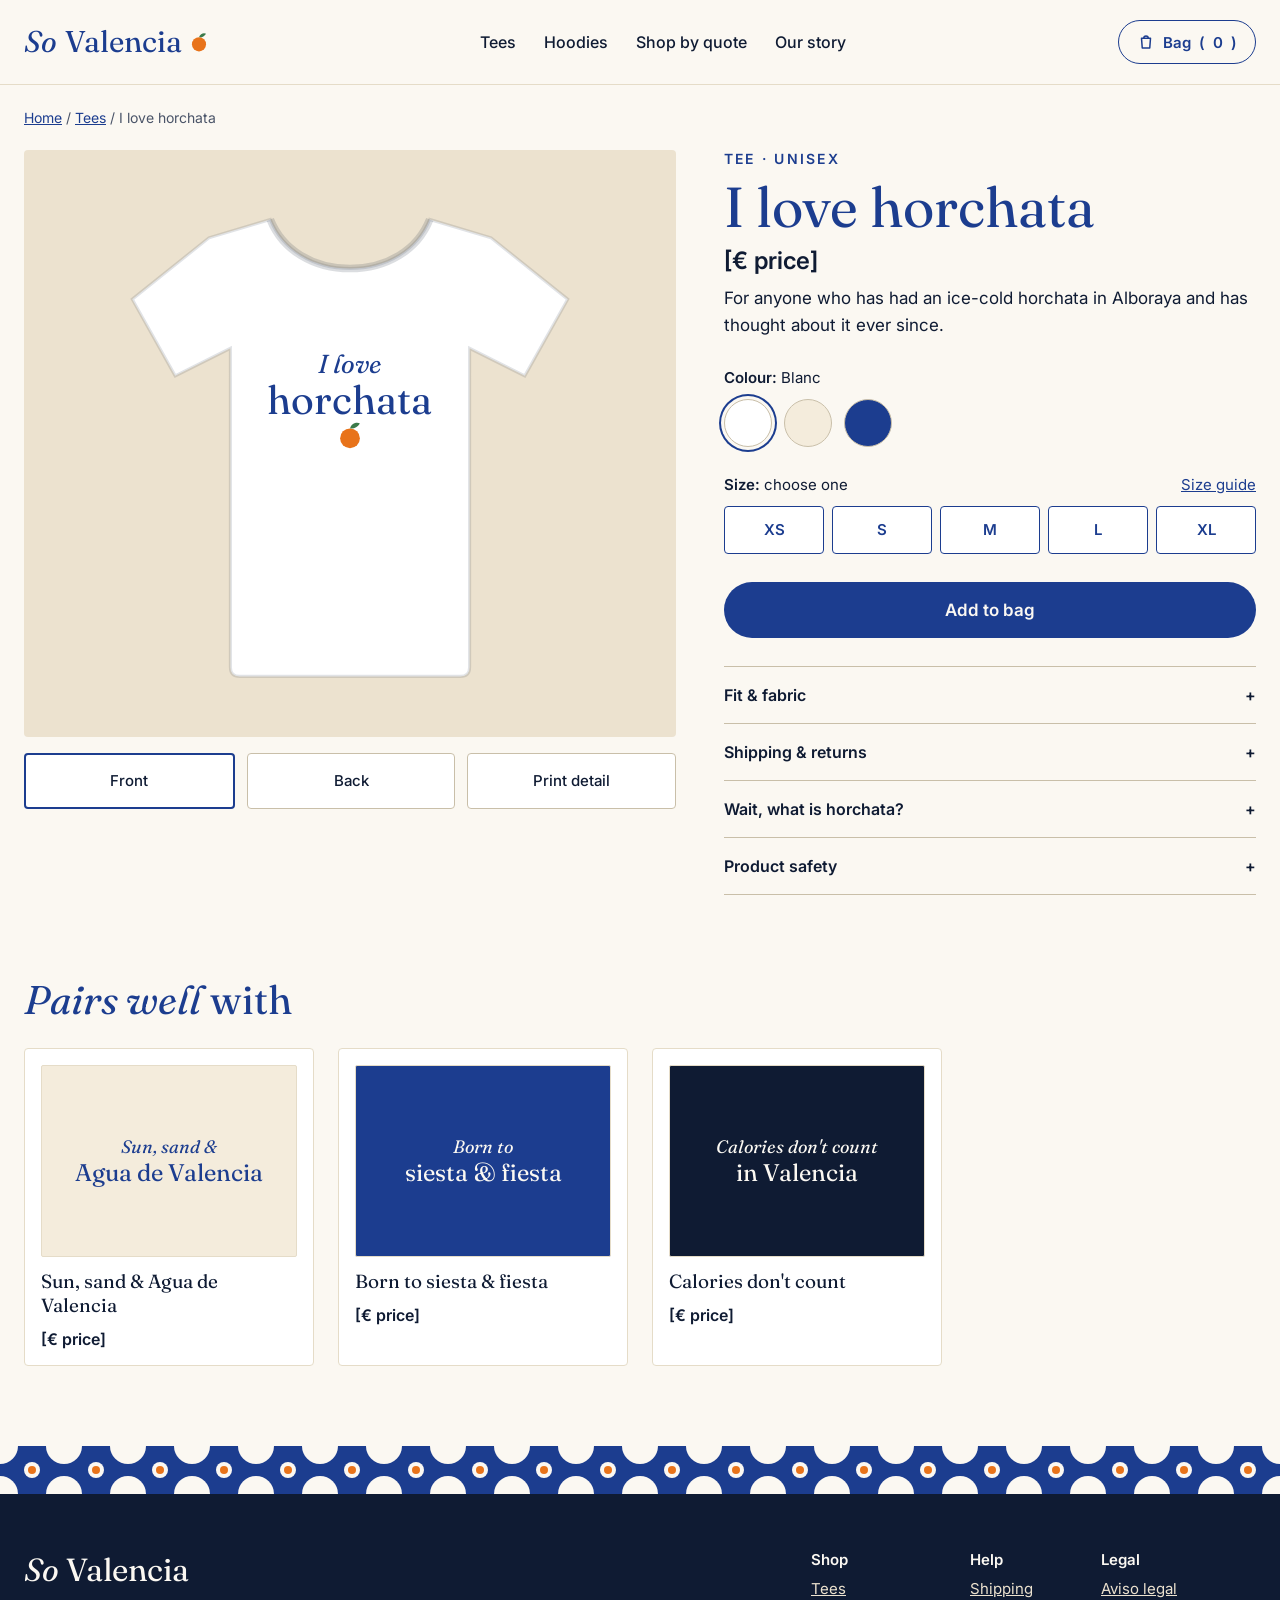
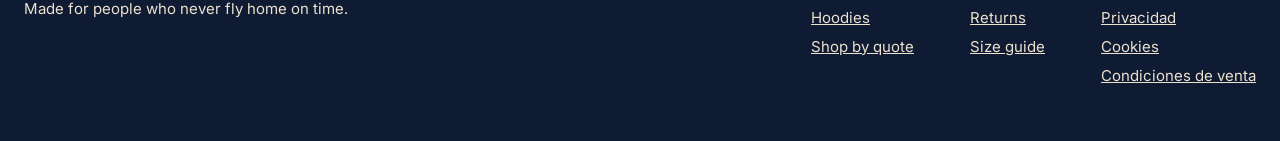
==== product.html @ 52d45be2 "Launch So Valencia website (Azulejo direction) Static home and product pages with CSS-only animation" ====
<!doctype html>
<html lang="en">
<head>
<meta charset="utf-8">
<meta name="viewport" content="width=device-width, initial-scale=1">
<title>I love horchata tee — So Valencia</title>
<meta name="description" content="For anyone who has had an ice-cold horchata in Alboraya and has thought about it ever since.">
<meta property="og:title" content="I love horchata tee — So Valencia">
<meta property="og:description" content="For anyone who has had an ice-cold horchata in Alboraya and has thought about it ever since.">
<meta property="og:type" content="website">
<meta property="og:url" content="https://ferasmed-dev.github.io/so-valencia/product.html">
<meta name="theme-color" content="#1C3D8F">
<link rel="icon" href="favicon.svg" type="image/svg+xml">
<link rel="preconnect" href="https://fonts.googleapis.com">
<link rel="preconnect" href="https://fonts.gstatic.com" crossorigin>
<link href="https://fonts.googleapis.com/css2?family=Fraunces:ital,opsz,wght@0,9..144,400;0,9..144,600;1,9..144,400&family=Inter:wght@400;500;600&display=swap" rel="stylesheet">
<link rel="stylesheet" href="css/style.css">
</head>
<body>
<a href="#main" class="sr-only">Skip to content</a>
<header class="site-header">
<button type="button" class="menu-btn" aria-label="Open menu" aria-expanded="false" aria-controls="site-nav">
<svg width="22" height="22" viewBox="0 0 24 24" fill="none" stroke="currentColor" stroke-width="2" stroke-linecap="round" aria-hidden="true"><path d="M4 7h16M4 12h16M4 17h10"></path></svg>
</button>
<a href="index.html" class="logo" aria-label="So Valencia home">
<span style="font-style:italic">So</span><span>Valencia</span>
<svg width="18" height="20" viewBox="0 0 30 34" aria-hidden="true"><path d="M15 9 C17 2 24 1 27 3 C24 8 19 10 15 9 Z" fill="#3B7A4A"></path><circle cx="15" cy="21" r="12" fill="#E8731A"></circle></svg>
</a>
<nav id="site-nav" class="site-nav" aria-label="Main">
<a href="index.html#shop">Tees</a>
<a href="index.html#shop">Hoodies</a>
<a href="index.html#moods">Shop by quote</a>
<a href="index.html#story">Our story</a>
</nav>
<button type="button" class="bag-btn sv-btn" aria-label="Bag, 0 items">
<svg width="18" height="18" viewBox="0 0 24 24" fill="none" stroke="currentColor" stroke-width="2" stroke-linecap="round" stroke-linejoin="round" aria-hidden="true"><path d="M6 7h12l-1 13H7L6 7z"></path><path d="M9 7a3 3 0 0 1 6 0"></path></svg>
<span class="bag-label">Bag</span> (<span class="bag-count">0</span>)
</button>
</header>
<main id="main" style="max-width:1280px;margin:0 auto;padding:24px 24px 80px;display:flex;flex-direction:column;gap:24px;border-top:1px solid #E5DCC8">
<p style="margin:0;font-size:14px;color:#4A5468"><a href="index.html">Home</a> / <a href="index.html#shop" id="crumb-kind">Tees</a> / <span id="crumb-name">I love horchata</span></p>

<div style="display:flex;flex-wrap:wrap;gap:48px;align-items:flex-start">

<div class="sv-rise" style="flex:1 1 520px;min-width:0;display:flex;flex-direction:column;gap:16px">
<div style="background:#ECE2CF;border-radius:4px;padding:clamp(24px,4vw,48px);display:flex;justify-content:center">
<div id="view-front" class="sv-fade" style="position:relative;width:100%;max-width:460px;aspect-ratio:300 / 320">
<div id="garment-front"><svg class="" viewBox="0 0 300 320" style="position:absolute;inset:0;width:100%;height:100%" role="img" aria-label="Blanc tee printed with I love horchata"><path class="g-fill" d="M98 14 L58 26 L8 66 L36 116 L72 98 L72 306 Q72 312 78 312 L222 312 Q228 312 228 306 L228 98 L264 116 L292 66 L242 26 L202 14 C194 34 174 46 150 46 C126 46 106 34 98 14 Z" fill="#FFFFFF" stroke="#0F1B33" stroke-opacity="0.12" stroke-width="2" style="transition:fill .3s ease"></path><path d="M98 14 C106 34 126 46 150 46 C174 46 194 34 202 14" fill="none" stroke="#0F1B33" stroke-opacity="0.15" stroke-width="5"></path></svg></div>
<div class="print" style="position:absolute;left:28%;width:44%;top:31%;display:flex;flex-direction:column;align-items:center;text-align:center;color:#1C3D8F">
<p class="serif line1" style="margin:0;font-style:italic;font-size:clamp(14px,2.2vw,26px);line-height:1.1">I love</p>
<p class="serif line2" style="margin:0;font-size:clamp(20px,3.4vw,40px);line-height:1.05">horchata</p>
<svg width="26" height="28" viewBox="0 0 30 34" aria-hidden="true"><path d="M15 9 C17 2 24 1 27 3 C24 8 19 10 15 9 Z" fill="#3B7A4A"></path><circle cx="15" cy="21" r="12" fill="#E8731A"></circle></svg>
</div>
</div>
<div id="view-back" class="sv-fade hidden" style="position:relative;width:100%;max-width:460px;aspect-ratio:300 / 320">
<svg viewBox="0 0 300 320" style="position:absolute;inset:0;width:100%;height:100%" role="img" aria-label="Back of the garment with a small tile monogram below the collar"><path class="g-fill" d="M98 14 L58 26 L8 66 L36 116 L72 98 L72 306 Q72 312 78 312 L222 312 Q228 312 228 306 L228 98 L264 116 L292 66 L242 26 L202 14 C190 22 172 26 150 26 C128 26 110 22 98 14 Z" fill="#FFFFFF" stroke="#0F1B33" stroke-opacity="0.12" stroke-width="2"></path><path d="M98 14 C110 22 128 26 150 26 C172 26 190 22 202 14" fill="none" stroke="#0F1B33" stroke-opacity="0.15" stroke-width="5"></path><rect x="138" y="44" width="24" height="24" fill="#1C3D8F"></rect><circle cx="150" cy="56" r="8" fill="#FBF8F2"></circle><circle cx="150" cy="56" r="3" fill="#E8731A"></circle></svg>
</div>
<div id="view-detail" class="sv-fade hidden" style="width:100%;max-width:460px;aspect-ratio:300 / 320;background:#FFFFFF;border-radius:2px;display:flex;flex-direction:column;align-items:center;justify-content:center;text-align:center;padding:24px;color:#1C3D8F">
<p class="serif line1" style="margin:0;font-style:italic;font-size:clamp(28px,4vw,48px);line-height:1.1">I love</p>
<p class="serif line2" style="margin:0;font-size:clamp(40px,6vw,76px);line-height:1">horchata</p>
<p style="margin:20px 0 0;font-size:13px;letter-spacing:0.16em;font-weight:600">PRINT DETAIL</p>
</div>
</div>
<div role="group" aria-label="Product views" style="display:flex;gap:12px">
<button type="button" class="view-btn" data-view="front" aria-pressed="true">Front</button>
<button type="button" class="view-btn" data-view="back" aria-pressed="false">Back</button>
<button type="button" class="view-btn" data-view="detail" aria-pressed="false">Print detail</button>
</div>
</div>

<div class="sv-rise sv-d1" style="flex:1 1 400px;min-width:0;display:flex;flex-direction:column;gap:28px">
<div style="display:flex;flex-direction:column;gap:10px">
<p id="p-kind" style="margin:0;font-size:14px;letter-spacing:0.16em;font-weight:600;color:#1C3D8F">TEE · UNISEX</p>
<h1 id="p-title" class="serif" style="margin:0;font-weight:400;font-size:clamp(38px,4.4vw,60px);line-height:1.05;color:#1C3D8F">I love horchata</h1>
<p style="margin:0;font-size:24px;font-weight:600">[€ price]</p>
<p id="p-desc" style="margin:0;font-size:17px;line-height:1.6">For anyone who has had an ice-cold horchata in Alboraya and has thought about it ever since.</p>
</div>

<div style="display:flex;flex-direction:column;gap:12px">
<p style="margin:0;font-size:15px;font-weight:600">Colour: <span id="color-name" style="font-weight:400">Blanc</span></p>
<div id="swatches" role="group" aria-label="Colour" style="display:flex;gap:12px"><button type="button" class="swatch" data-color="blanc" aria-label="Blanc" aria-pressed="true" style="background:#FFFFFF"></button><button type="button" class="swatch" data-color="sorra" aria-label="Sorra" aria-pressed="false" style="background:#F4ECDC"></button><button type="button" class="swatch" data-color="blau" aria-label="Blau" aria-pressed="false" style="background:#1C3D8F"></button></div>
</div>

<div id="size-block" style="display:flex;flex-direction:column;gap:12px">
<div style="display:flex;justify-content:space-between">
<p style="margin:0;font-size:15px;font-weight:600">Size: <span id="size-name" style="font-weight:400">choose one</span></p>
<a href="#" style="font-size:15px">Size guide</a>
</div>
<div role="group" aria-label="Size" style="display:grid;grid-template-columns:repeat(5,minmax(0,1fr));gap:8px"><button type="button" class="size-btn" data-size="XS" aria-pressed="false">XS</button><button type="button" class="size-btn" data-size="S" aria-pressed="false">S</button><button type="button" class="size-btn" data-size="M" aria-pressed="false">M</button><button type="button" class="size-btn" data-size="L" aria-pressed="false">L</button><button type="button" class="size-btn" data-size="XL" aria-pressed="false">XL</button></div>
<p id="size-err" role="alert" class="hidden" style="margin:0;font-size:15px;color:#B3261E">Pick a size first.</p>
</div>

<button type="button" id="add-btn" class="sv-btn" style="min-height:56px;border-radius:999px;border:0;background:#1C3D8F;color:#FBF8F2;font:600 17px Inter,sans-serif;cursor:pointer">Add to bag</button>

<div style="border-top:1px solid #C9BFA9">
<details style="border-bottom:1px solid #C9BFA9;padding:18px 0">
<summary>Fit &amp; fabric <span class="plus" aria-hidden="true">+</span></summary>
<p style="margin:12px 0 0;font-size:16px;line-height:1.6">Regular unisex fit, true to size. [Fabric, weight and care: confirm with your supplier.]</p>
</details>
<details style="border-bottom:1px solid #C9BFA9;padding:18px 0">
<summary>Shipping &amp; returns <span class="plus" aria-hidden="true">+</span></summary>
<p style="margin:12px 0 0;font-size:16px;line-height:1.6">Ships across Spain and the EU. 14 days to change your mind. [Delivery times and costs.]</p>
</details>
<details id="story-block" style="border-bottom:1px solid #C9BFA9;padding:18px 0">
<summary><span id="story-q">Wait, what is horchata?</span> <span class="plus" aria-hidden="true">+</span></summary>
<p id="story-a" style="margin:12px 0 0;font-size:16px;line-height:1.6">A cold, sweet drink made from tigernuts (chufa) grown in the fields around Alboraya. Not the rice one.</p>
</details>
<details style="border-bottom:1px solid #C9BFA9;padding:18px 0">
<summary>Product safety <span class="plus" aria-hidden="true">+</span></summary>
<p style="margin:12px 0 0;font-size:16px;line-height:1.6">Responsible person: [Name], [postal address], [email]. Composition label sewn into the side seam.</p>
</details>
</div>
</div>
</div>

<section style="display:flex;flex-direction:column;gap:24px;padding-top:56px">
<h2 class="serif" style="margin:0;font-weight:400;font-size:40px;color:#1C3D8F"><i>Pairs well</i> with</h2>
<div id="related" style="display:grid;grid-template-columns:repeat(auto-fill,minmax(240px,1fr));gap:24px"></div>
</section>
</main>

<footer style="background:#0F1B33;color:#ECE2CF">
<div style="overflow:hidden;height:48px">
<svg width="100%" height="48" aria-hidden="true"><defs><pattern id="tileF" width="64" height="48" patternUnits="userSpaceOnUse"><rect width="64" height="48" fill="#1C3D8F"></rect><circle cx="0" cy="0" r="18" fill="#FBF8F2"></circle><circle cx="64" cy="0" r="18" fill="#FBF8F2"></circle><circle cx="0" cy="48" r="18" fill="#FBF8F2"></circle><circle cx="64" cy="48" r="18" fill="#FBF8F2"></circle><circle cx="32" cy="24" r="8" fill="#FBF8F2"></circle><circle cx="32" cy="24" r="4" fill="#E8731A"></circle></pattern></defs><rect width="100%" height="48" fill="url(#tileF)"></rect></svg>
</div>
<div style="max-width:1280px;margin:0 auto;padding:56px 24px;display:flex;flex-wrap:wrap;justify-content:space-between;gap:40px">
<div style="display:flex;flex-direction:column;gap:10px">
<p class="serif" style="margin:0;font-size:32px;color:#FBF8F2"><i>So</i> Valencia</p>
<p style="margin:0;font-size:15px">Made for people who never fly home on time.</p>
</div>
<div style="display:flex;flex-wrap:wrap;gap:56px;font-size:15px">
<div style="display:flex;flex-direction:column;gap:10px"><p style="margin:0;font-weight:600;color:#FBF8F2">Shop</p><a href="index.html#shop" style="color:#ECE2CF">Tees</a><a href="index.html#shop" style="color:#ECE2CF">Hoodies</a><a href="index.html#moods" style="color:#ECE2CF">Shop by quote</a></div>
<div style="display:flex;flex-direction:column;gap:10px"><p style="margin:0;font-weight:600;color:#FBF8F2">Help</p><a href="#" style="color:#ECE2CF">Shipping</a><a href="#" style="color:#ECE2CF">Returns</a><a href="#" style="color:#ECE2CF">Size guide</a></div>
<div style="display:flex;flex-direction:column;gap:10px"><p style="margin:0;font-weight:600;color:#FBF8F2">Legal</p><a href="#" style="color:#ECE2CF">Aviso legal</a><a href="#" style="color:#ECE2CF">Privacidad</a><a href="#" style="color:#ECE2CF">Cookies</a><a href="#" style="color:#ECE2CF">Condiciones de venta</a></div>
</div>
</div>
</footer>
<div class="toast" role="status" aria-live="polite" hidden>
<svg width="24" height="24" viewBox="0 0 24 24" fill="none" stroke="#E8731A" stroke-width="2.4" stroke-linecap="round" stroke-linejoin="round" aria-hidden="true"><path d="M5 12l5 5 9-10"></path></svg>
<p class="toast-text" style="margin:0;font-size:15px;line-height:1.4"></p>
</div>
<script src="js/products.js"></script>
<script src="js/main.js"></script>
<script src="js/product.js"></script>
</body>
</html>
---- css/style.css ----
/* So Valencia — Azulejo */
*,*::before,*::after{box-sizing:border-box}
html{scroll-behavior:smooth}
body{margin:0;background:#FBF8F2;color:#0F1B33;font-family:Inter,system-ui,sans-serif;-webkit-font-smoothing:antialiased}
a{color:#1C3D8F}a:hover{color:#0F1B33}
img,svg{max-width:100%}
.serif{font-family:Fraunces,Georgia,serif}
.sr-only{position:absolute;width:1px;height:1px;overflow:hidden;clip:rect(0 0 0 0);white-space:nowrap}
:focus-visible{outline:3px solid #E8731A;outline-offset:3px}

/* ---------- Animations: transform + opacity only ---------- */
@keyframes sv-rise{from{opacity:0;transform:translateY(24px)}to{opacity:1;transform:none}}
@keyframes sv-fade{from{opacity:0}to{opacity:1}}
@keyframes sv-marquee{from{transform:translateX(0)}to{transform:translateX(-50%)}}
@keyframes sv-bob{0%,100%{transform:translateY(0) rotate(0deg)}50%{transform:translateY(-10px) rotate(6deg)}}
@keyframes sv-drift{from{transform:translateX(0)}to{transform:translateX(-64px)}}
@keyframes sv-up{from{transform:translateY(100%)}to{transform:none}}
@keyframes sv-bumpA{0%{transform:scale(1)}40%{transform:scale(1.18)}100%{transform:scale(1)}}
@keyframes sv-bumpB{0%{transform:scale(1)}40%{transform:scale(1.18)}100%{transform:scale(1)}}
@keyframes sv-shakeA{0%,100%{transform:translateX(0)}25%{transform:translateX(-6px)}75%{transform:translateX(6px)}}
@keyframes sv-shakeB{0%,100%{transform:translateX(0)}25%{transform:translateX(-6px)}75%{transform:translateX(6px)}}
.sv-rise{animation:sv-rise .7s cubic-bezier(.2,.7,.2,1) both}
.sv-d1{animation-delay:.1s}.sv-d2{animation-delay:.22s}.sv-d3{animation-delay:.34s}.sv-d4{animation-delay:.5s}
.sv-fade{animation:sv-fade .35s ease both}
.sv-track{display:flex;width:max-content;animation:sv-marquee 32s linear infinite}
.sv-track:hover{animation-play-state:paused}
.sv-slow{animation-duration:70s}
.sv-bob{animation:sv-bob 4s ease-in-out infinite}
.sv-drift{animation:sv-drift 6s linear infinite}
.sv-bumpA{animation:sv-bumpA .4s ease}
.sv-bumpB{animation:sv-bumpB .4s ease}
.sv-shakeA{animation:sv-shakeA .3s ease}
.sv-shakeB{animation:sv-shakeB .3s ease}
.sv-card{transition:transform .25s ease,box-shadow .25s ease}
.sv-card:hover{transform:translateY(-6px);box-shadow:0 18px 40px rgba(15,27,51,.12)}
.sv-card:active{transform:scale(.98)}
.sv-btn{transition:transform .15s ease,background-color .2s ease,color .2s ease}
.sv-btn:hover{transform:translateY(-2px)}
.sv-btn:active{transform:scale(.97)}
@media (prefers-reduced-motion: reduce){
  html{scroll-behavior:auto}
  *,*::before,*::after{animation:none!important;transition:none!important}
}

/* ---------- Header ---------- */
.site-header{max-width:1280px;margin:0 auto;padding:20px 24px;display:flex;flex-wrap:wrap;align-items:center;justify-content:space-between;gap:16px}
.logo{display:flex;align-items:baseline;gap:8px;text-decoration:none;color:#1C3D8F}
.logo span{font-family:Fraunces,Georgia,serif;font-size:30px;line-height:1}
.site-nav{display:flex;flex-wrap:wrap;gap:28px;font-size:16px;font-weight:500}
.site-nav a{color:#0F1B33;text-decoration:none}
.site-nav a:hover{color:#1C3D8F;text-decoration:underline}
.menu-btn{display:none;width:44px;height:44px;border:0;background:transparent;color:#1C3D8F;align-items:center;justify-content:center;cursor:pointer}
.bag-btn{min-height:44px;padding:0 18px;border-radius:999px;border:1px solid #1C3D8F;background:transparent;color:#1C3D8F;font:600 15px Inter,sans-serif;display:flex;align-items:center;gap:8px;cursor:pointer}
.bag-btn.has-items{background:#1C3D8F;color:#FBF8F2}
@media (max-width:720px){
  .site-header{padding:8px 12px 8px 12px}
  .menu-btn{display:flex;order:0}
  .logo{order:1}
  .logo span{font-size:24px}
  .bag-btn{order:2;padding:0 14px}
  .bag-label{display:none}
  .site-nav{order:3;display:none;width:100%;flex-direction:column;gap:0;padding:4px 4px 12px}
  .site-nav.open{display:flex;animation:sv-fade .25s ease both}
  .site-nav a{padding:12px 4px;border-bottom:1px solid #E5DCC8}
}

/* ---------- Mobile sticky bar ---------- */
.sticky-bar{display:none}
@media (max-width:640px){
  .sticky-bar{display:flex;position:fixed;left:0;right:0;bottom:0;z-index:20;gap:10px;padding:12px 16px calc(16px + env(safe-area-inset-bottom));background:#FBF8F2;border-top:1px solid #E5DCC8;animation:sv-up .5s cubic-bezier(.2,.7,.2,1) .8s both}
  body.has-sticky{padding-bottom:84px}
}

/* ---------- Toast / panel ---------- */
.toast{position:fixed;left:50%;bottom:24px;transform:translateX(-50%);width:min(360px,calc(100% - 32px));z-index:30;background:#0F1B33;color:#FBF8F2;border-radius:12px;padding:16px 20px;display:flex;align-items:center;gap:14px;box-shadow:0 18px 40px rgba(15,27,51,.25)}
.toast[hidden]{display:none}
.toast.show{animation:sv-fade .3s ease both}
@media (max-width:640px){.toast{bottom:100px}}

/* ---------- Product page ---------- */
details summary{cursor:pointer;list-style:none;display:flex;justify-content:space-between;font-weight:600;font-size:16px}
details summary::-webkit-details-marker{display:none}
details[open] summary .plus{transform:rotate(45deg)}
.plus{transition:transform .2s ease;display:inline-block}
.swatch{width:48px;height:48px;border-radius:50%;border:1px solid #C9BFA9;cursor:pointer;transition:box-shadow .2s ease}
.swatch[aria-pressed="true"]{box-shadow:0 0 0 3px #FBF8F2,0 0 0 5px #1C3D8F}
.size-btn{min-height:48px;border-radius:4px;border:1px solid #1C3D8F;background:#FFFFFF;color:#1C3D8F;font:600 15px Inter,sans-serif;cursor:pointer;transition:background-color .2s ease,color .2s ease}
.size-btn[aria-pressed="true"]{background:#1C3D8F;color:#FBF8F2}
.view-btn{flex:1;min-height:56px;border-radius:4px;border:1px solid #C9BFA9;background:#FFFFFF;color:#0F1B33;font:500 15px Inter,sans-serif;cursor:pointer}
.view-btn[aria-pressed="true"]{border:2px solid #1C3D8F}
.hidden{display:none!important}
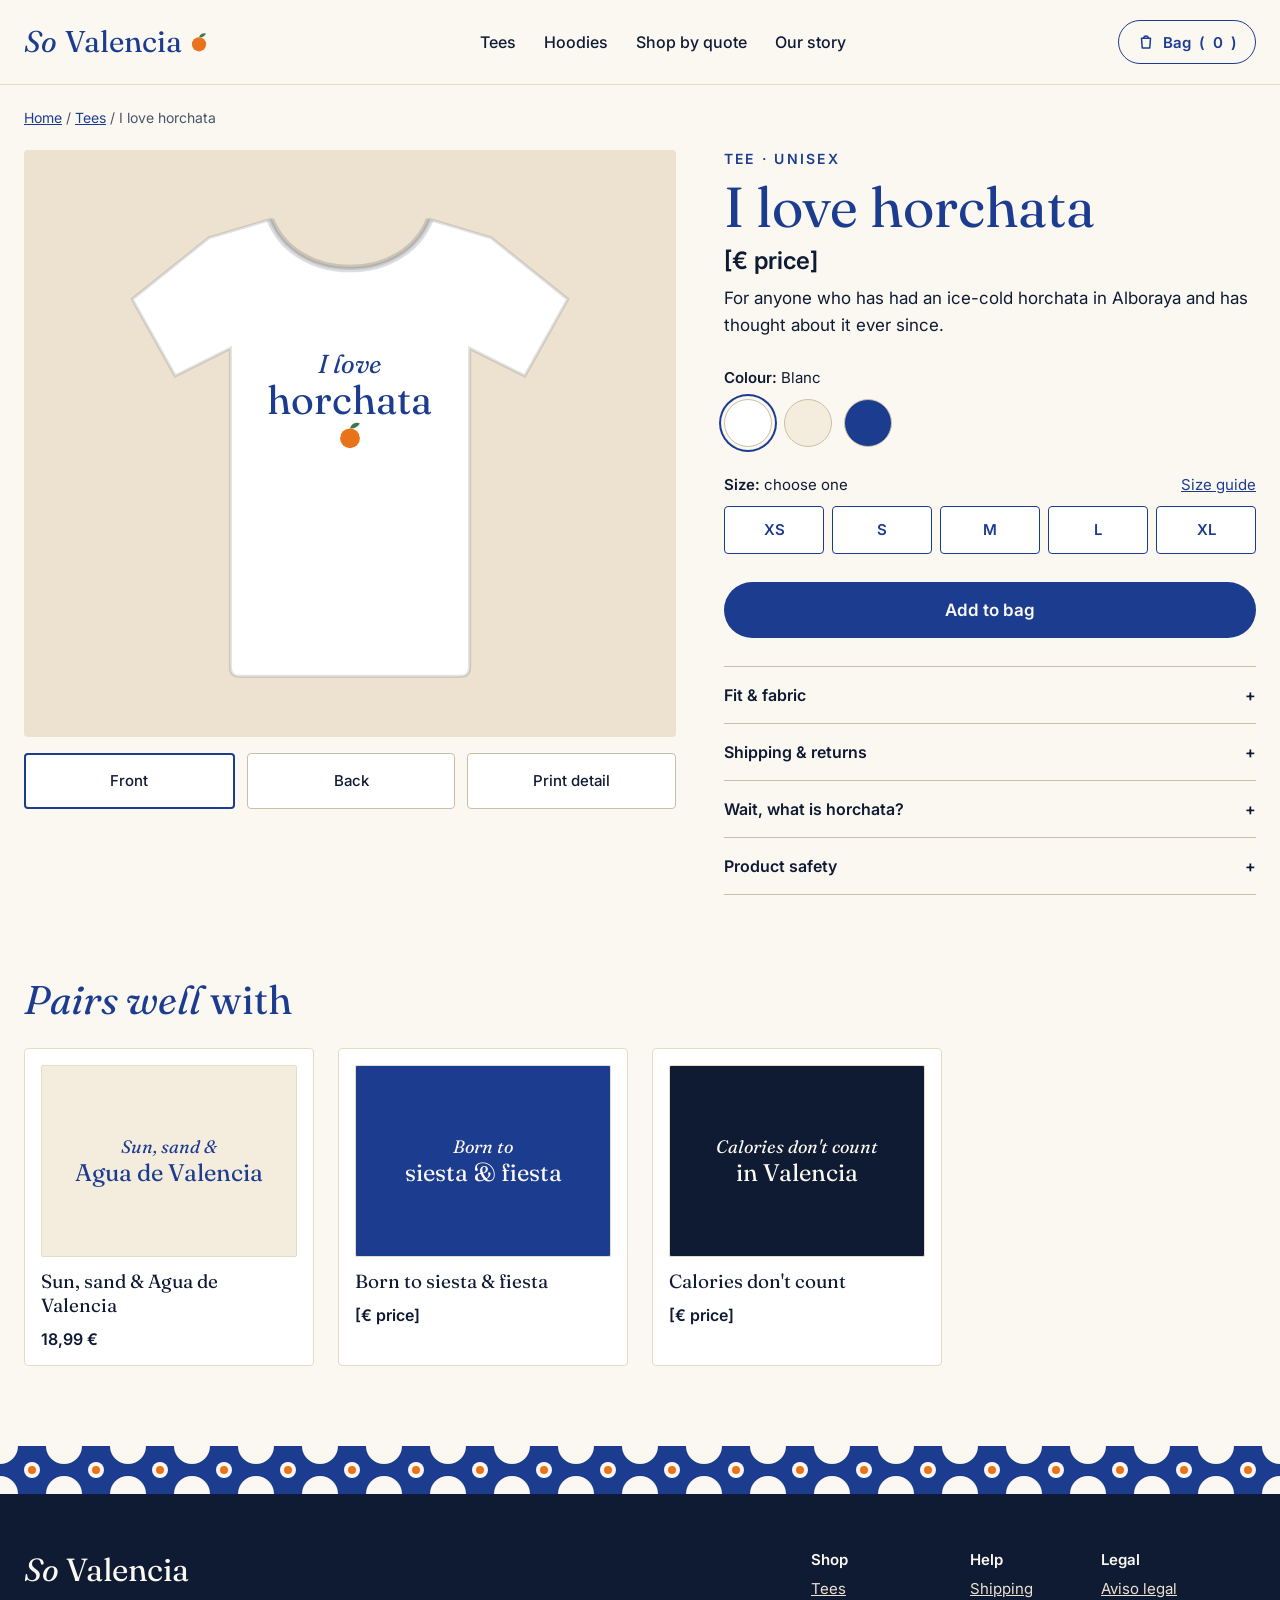
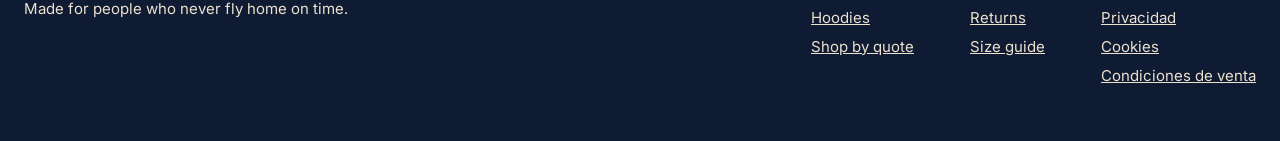
==== commit dd99ae8c: "Connect Stripe Payment Link for Sun, sand & Agua de Valencia Adds per-product prices and payment lin" ====
--- a/product.html
+++ b/product.html
@@ -72,7 +72,7 @@
 <div style="display:flex;flex-direction:column;gap:10px">
 <p id="p-kind" style="margin:0;font-size:14px;letter-spacing:0.16em;font-weight:600;color:#1C3D8F">TEE · UNISEX</p>
 <h1 id="p-title" class="serif" style="margin:0;font-weight:400;font-size:clamp(38px,4.4vw,60px);line-height:1.05;color:#1C3D8F">I love horchata</h1>
-<p style="margin:0;font-size:24px;font-weight:600">[€ price]</p>
+<p id="p-price" style="margin:0;font-size:24px;font-weight:600">[€ price]</p>
 <p id="p-desc" style="margin:0;font-size:17px;line-height:1.6">For anyone who has had an ice-cold horchata in Alboraya and has thought about it ever since.</p>
 </div>
 
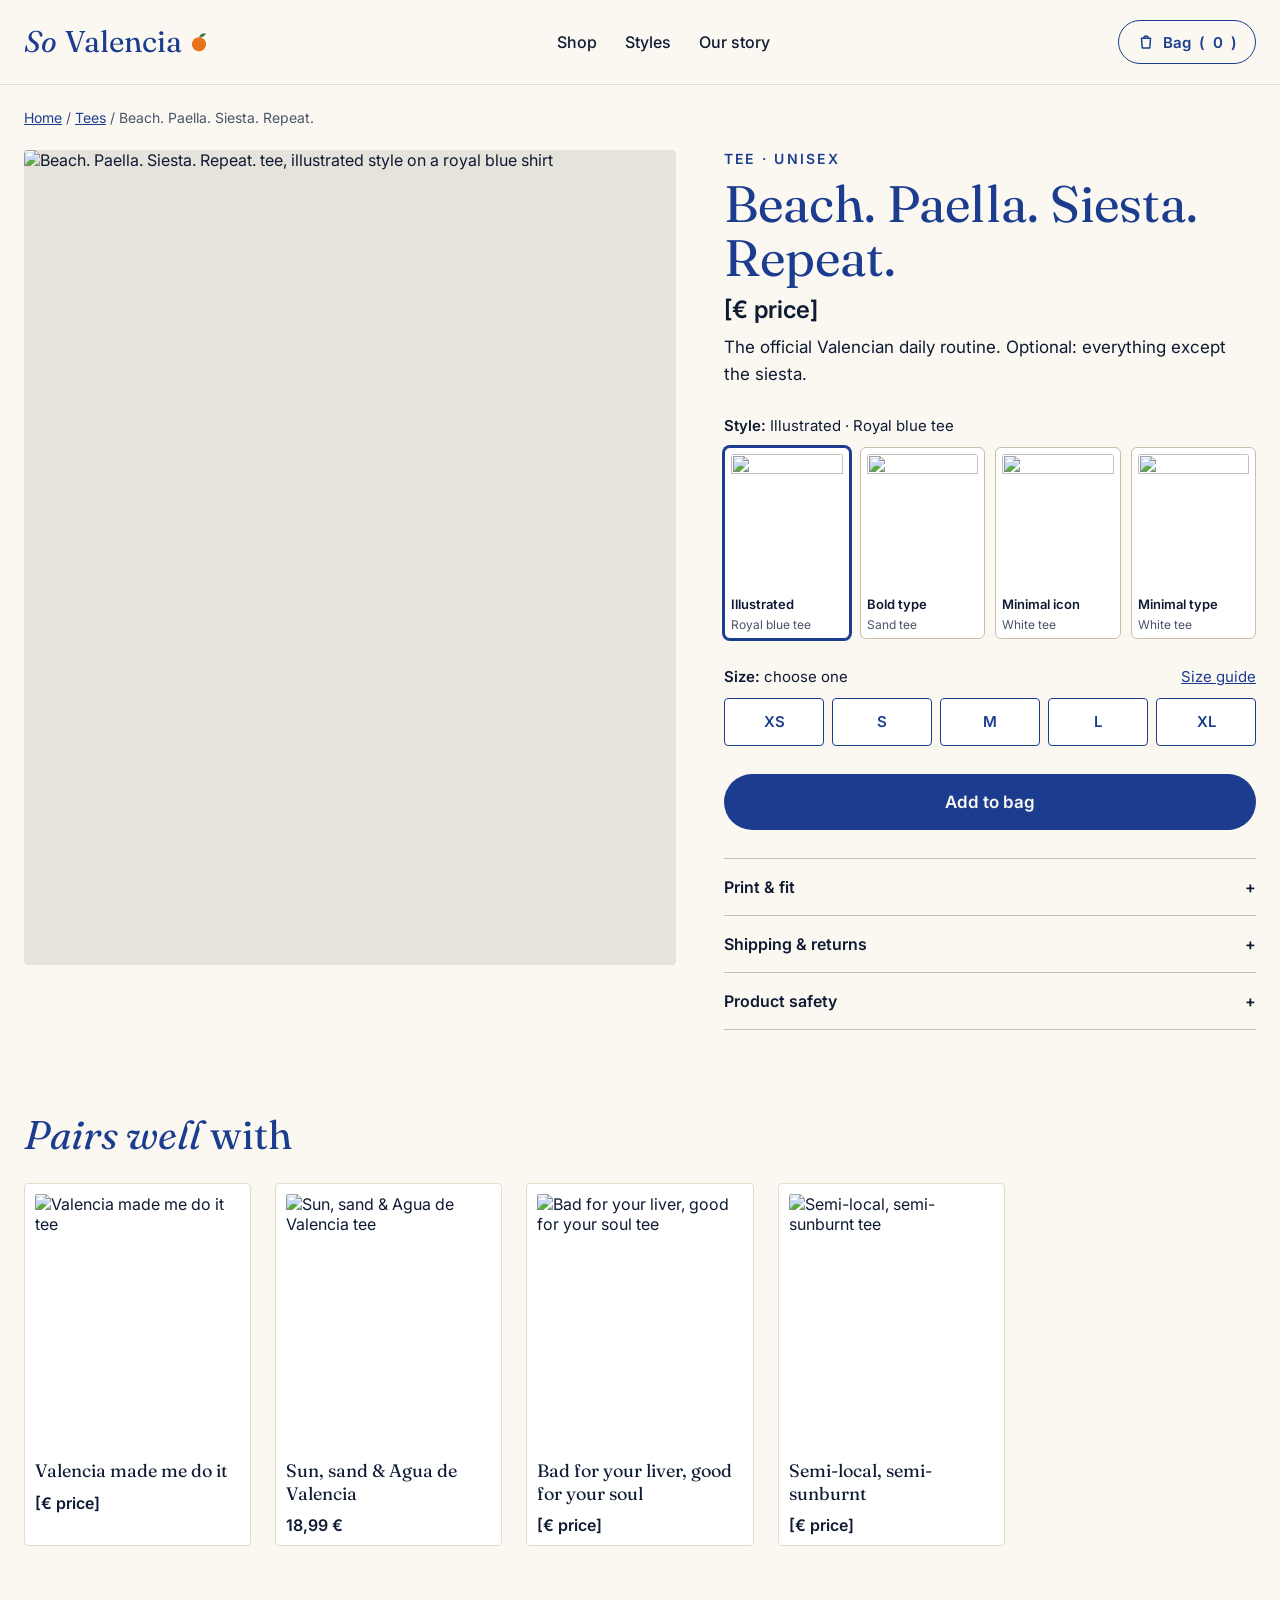
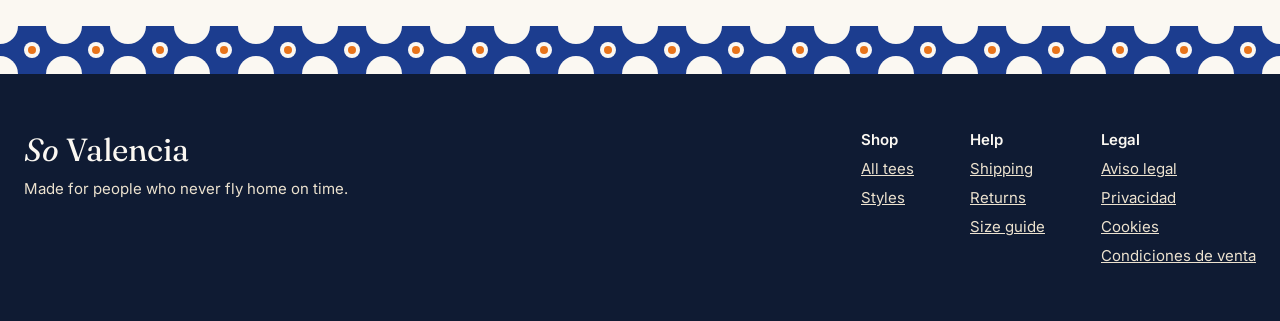
==== commit 47b9dfb2: "Shop the 5 quote designs with realistic photo mockups - Catalog is now the 5 quotes, each with 4 sty" ====
--- a/product.html
+++ b/product.html
@@ -3,10 +3,10 @@
 <head>
 <meta charset="utf-8">
 <meta name="viewport" content="width=device-width, initial-scale=1">
-<title>I love horchata tee — So Valencia</title>
-<meta name="description" content="For anyone who has had an ice-cold horchata in Alboraya and has thought about it ever since.">
-<meta property="og:title" content="I love horchata tee — So Valencia">
-<meta property="og:description" content="For anyone who has had an ice-cold horchata in Alboraya and has thought about it ever since.">
+<title>Beach. Paella. Siesta. Repeat. tee — So Valencia</title>
+<meta name="description" content="The official Valencian daily routine. Optional: everything except the siesta.">
+<meta property="og:title" content="Beach. Paella. Siesta. Repeat. tee — So Valencia">
+<meta property="og:description" content="The official Valencian daily routine. Optional: everything except the siesta.">
 <meta property="og:type" content="website">
 <meta property="og:url" content="https://ferasmed-dev.github.io/so-valencia/product.html">
 <meta name="theme-color" content="#1C3D8F">
@@ -27,9 +27,8 @@
 <svg width="18" height="20" viewBox="0 0 30 34" aria-hidden="true"><path d="M15 9 C17 2 24 1 27 3 C24 8 19 10 15 9 Z" fill="#3B7A4A"></path><circle cx="15" cy="21" r="12" fill="#E8731A"></circle></svg>
 </a>
 <nav id="site-nav" class="site-nav" aria-label="Main">
-<a href="index.html#shop">Tees</a>
-<a href="index.html#shop">Hoodies</a>
-<a href="index.html#moods">Shop by quote</a>
+<a href="index.html#shop">Shop</a>
+<a href="index.html#moods">Styles</a>
 <a href="index.html#story">Our story</a>
 </nav>
 <button type="button" class="bag-btn sv-btn" aria-label="Bag, 0 items">
@@ -38,47 +37,27 @@
 </button>
 </header>
 <main id="main" style="max-width:1280px;margin:0 auto;padding:24px 24px 80px;display:flex;flex-direction:column;gap:24px;border-top:1px solid #E5DCC8">
-<p style="margin:0;font-size:14px;color:#4A5468"><a href="index.html">Home</a> / <a href="index.html#shop" id="crumb-kind">Tees</a> / <span id="crumb-name">I love horchata</span></p>
+<p style="margin:0;font-size:14px;color:#4A5468"><a href="index.html">Home</a> / <a href="index.html#shop">Tees</a> / <span id="crumb-name">Beach. Paella. Siesta. Repeat.</span></p>
 
 <div style="display:flex;flex-wrap:wrap;gap:48px;align-items:flex-start">
 
 <div class="sv-rise" style="flex:1 1 520px;min-width:0;display:flex;flex-direction:column;gap:16px">
-<div style="background:#ECE2CF;border-radius:4px;padding:clamp(24px,4vw,48px);display:flex;justify-content:center">
-<div id="view-front" class="sv-fade" style="position:relative;width:100%;max-width:460px;aspect-ratio:300 / 320">
-<div id="garment-front"><svg class="" viewBox="0 0 300 320" style="position:absolute;inset:0;width:100%;height:100%" role="img" aria-label="Blanc tee printed with I love horchata"><path class="g-fill" d="M98 14 L58 26 L8 66 L36 116 L72 98 L72 306 Q72 312 78 312 L222 312 Q228 312 228 306 L228 98 L264 116 L292 66 L242 26 L202 14 C194 34 174 46 150 46 C126 46 106 34 98 14 Z" fill="#FFFFFF" stroke="#0F1B33" stroke-opacity="0.12" stroke-width="2" style="transition:fill .3s ease"></path><path d="M98 14 C106 34 126 46 150 46 C174 46 194 34 202 14" fill="none" stroke="#0F1B33" stroke-opacity="0.15" stroke-width="5"></path></svg></div>
-<div class="print" style="position:absolute;left:28%;width:44%;top:31%;display:flex;flex-direction:column;align-items:center;text-align:center;color:#1C3D8F">
-<p class="serif line1" style="margin:0;font-style:italic;font-size:clamp(14px,2.2vw,26px);line-height:1.1">I love</p>
-<p class="serif line2" style="margin:0;font-size:clamp(20px,3.4vw,40px);line-height:1.05">horchata</p>
-<svg width="26" height="28" viewBox="0 0 30 34" aria-hidden="true"><path d="M15 9 C17 2 24 1 27 3 C24 8 19 10 15 9 Z" fill="#3B7A4A"></path><circle cx="15" cy="21" r="12" fill="#E8731A"></circle></svg>
-</div>
-</div>
-<div id="view-back" class="sv-fade hidden" style="position:relative;width:100%;max-width:460px;aspect-ratio:300 / 320">
-<svg viewBox="0 0 300 320" style="position:absolute;inset:0;width:100%;height:100%" role="img" aria-label="Back of the garment with a small tile monogram below the collar"><path class="g-fill" d="M98 14 L58 26 L8 66 L36 116 L72 98 L72 306 Q72 312 78 312 L222 312 Q228 312 228 306 L228 98 L264 116 L292 66 L242 26 L202 14 C190 22 172 26 150 26 C128 26 110 22 98 14 Z" fill="#FFFFFF" stroke="#0F1B33" stroke-opacity="0.12" stroke-width="2"></path><path d="M98 14 C110 22 128 26 150 26 C172 26 190 22 202 14" fill="none" stroke="#0F1B33" stroke-opacity="0.15" stroke-width="5"></path><rect x="138" y="44" width="24" height="24" fill="#1C3D8F"></rect><circle cx="150" cy="56" r="8" fill="#FBF8F2"></circle><circle cx="150" cy="56" r="3" fill="#E8731A"></circle></svg>
-</div>
-<div id="view-detail" class="sv-fade hidden" style="width:100%;max-width:460px;aspect-ratio:300 / 320;background:#FFFFFF;border-radius:2px;display:flex;flex-direction:column;align-items:center;justify-content:center;text-align:center;padding:24px;color:#1C3D8F">
-<p class="serif line1" style="margin:0;font-style:italic;font-size:clamp(28px,4vw,48px);line-height:1.1">I love</p>
-<p class="serif line2" style="margin:0;font-size:clamp(40px,6vw,76px);line-height:1">horchata</p>
-<p style="margin:20px 0 0;font-size:13px;letter-spacing:0.16em;font-weight:600">PRINT DETAIL</p>
-</div>
-</div>
-<div role="group" aria-label="Product views" style="display:flex;gap:12px">
-<button type="button" class="view-btn" data-view="front" aria-pressed="true">Front</button>
-<button type="button" class="view-btn" data-view="back" aria-pressed="false">Back</button>
-<button type="button" class="view-btn" data-view="detail" aria-pressed="false">Print detail</button>
+<div style="position:relative;aspect-ratio:4 / 5;border-radius:4px;overflow:hidden;background:#E6E2DC">
+<img id="main-photo" class="sv-fade" src="https://d2ol7oe51mr4n9.cloudfront.net/user_3Ji8zsCE5BBKitVhbDZRzr4a7lJ/3b012082-69a8-43e4-8551-951f43a9baa4.jpg" alt="Beach. Paella. Siesta. Repeat. tee, illustrated style on a royal blue shirt" width="896" height="1120" style="position:absolute;inset:0;width:100%;height:100%;object-fit:cover">
 </div>
 </div>
 
 <div class="sv-rise sv-d1" style="flex:1 1 400px;min-width:0;display:flex;flex-direction:column;gap:28px">
 <div style="display:flex;flex-direction:column;gap:10px">
-<p id="p-kind" style="margin:0;font-size:14px;letter-spacing:0.16em;font-weight:600;color:#1C3D8F">TEE · UNISEX</p>
-<h1 id="p-title" class="serif" style="margin:0;font-weight:400;font-size:clamp(38px,4.4vw,60px);line-height:1.05;color:#1C3D8F">I love horchata</h1>
+<p style="margin:0;font-size:14px;letter-spacing:0.16em;font-weight:600;color:#1C3D8F">TEE · UNISEX</p>
+<h1 id="p-title" class="serif" style="margin:0;font-weight:400;font-size:clamp(34px,4vw,54px);line-height:1.05;color:#1C3D8F">Beach. Paella. Siesta. Repeat.</h1>
 <p id="p-price" style="margin:0;font-size:24px;font-weight:600">[€ price]</p>
-<p id="p-desc" style="margin:0;font-size:17px;line-height:1.6">For anyone who has had an ice-cold horchata in Alboraya and has thought about it ever since.</p>
+<p id="p-desc" style="margin:0;font-size:17px;line-height:1.6">The official Valencian daily routine. Optional: everything except the siesta.</p>
 </div>
 
 <div style="display:flex;flex-direction:column;gap:12px">
-<p style="margin:0;font-size:15px;font-weight:600">Colour: <span id="color-name" style="font-weight:400">Blanc</span></p>
-<div id="swatches" role="group" aria-label="Colour" style="display:flex;gap:12px"><button type="button" class="swatch" data-color="blanc" aria-label="Blanc" aria-pressed="true" style="background:#FFFFFF"></button><button type="button" class="swatch" data-color="sorra" aria-label="Sorra" aria-pressed="false" style="background:#F4ECDC"></button><button type="button" class="swatch" data-color="blau" aria-label="Blau" aria-pressed="false" style="background:#1C3D8F"></button></div>
+<p style="margin:0;font-size:15px;font-weight:600">Style: <span id="style-name" style="font-weight:400">Illustrated · Royal blue tee</span></p>
+<div id="styles" role="group" aria-label="Style" class="style-grid"><button type="button" class="style-btn" data-style="illustrated" aria-pressed="true"><img src="https://d2ol7oe51mr4n9.cloudfront.net/user_3Ji8zsCE5BBKitVhbDZRzr4a7lJ/3b012082-69a8-43e4-8551-951f43a9baa4.jpg" alt="" width="896" height="1120" loading="lazy"><span class="style-name">Illustrated</span><span class="style-shirt">Royal blue tee</span></button><button type="button" class="style-btn" data-style="type-bold" aria-pressed="false"><img src="https://d2ol7oe51mr4n9.cloudfront.net/user_3Ji8zsCE5BBKitVhbDZRzr4a7lJ/ed332250-9a9c-4cd6-b417-ca7d18d972b5.jpg" alt="" width="896" height="1120" loading="lazy"><span class="style-name">Bold type</span><span class="style-shirt">Sand tee</span></button><button type="button" class="style-btn" data-style="icon-minimal" aria-pressed="false"><img src="https://d2ol7oe51mr4n9.cloudfront.net/user_3Ji8zsCE5BBKitVhbDZRzr4a7lJ/1559e28b-f665-41d3-a5a5-79a545cbcf38.jpg" alt="" width="896" height="1120" loading="lazy"><span class="style-name">Minimal icon</span><span class="style-shirt">White tee</span></button><button type="button" class="style-btn" data-style="type-minimal" aria-pressed="false"><img src="https://d2ol7oe51mr4n9.cloudfront.net/user_3Ji8zsCE5BBKitVhbDZRzr4a7lJ/50d607b2-d9c8-44c4-a0e8-d5d58bd14241.jpg" alt="" width="896" height="1120" loading="lazy"><span class="style-name">Minimal type</span><span class="style-shirt">White tee</span></button></div>
 </div>
 
 <div id="size-block" style="display:flex;flex-direction:column;gap:12px">
@@ -94,16 +73,16 @@
 
 <div style="border-top:1px solid #C9BFA9">
 <details style="border-bottom:1px solid #C9BFA9;padding:18px 0">
-<summary>Fit &amp; fabric <span class="plus" aria-hidden="true">+</span></summary>
-<p style="margin:12px 0 0;font-size:16px;line-height:1.6">Regular unisex fit, true to size. [Fabric, weight and care: confirm with your supplier.]</p>
+<summary>Print &amp; fit <span class="plus" aria-hidden="true">+</span></summary>
+<p style="margin:12px 0 0;font-size:16px;line-height:1.6">DTF print, soft and flexible, made to survive many washes. Regular unisex fit, true to size. [Fabric and weight: confirm with your supplier.]</p>
 </details>
 <details style="border-bottom:1px solid #C9BFA9;padding:18px 0">
 <summary>Shipping &amp; returns <span class="plus" aria-hidden="true">+</span></summary>
 <p style="margin:12px 0 0;font-size:16px;line-height:1.6">Ships across Spain and the EU. 14 days to change your mind. [Delivery times and costs.]</p>
 </details>
-<details id="story-block" style="border-bottom:1px solid #C9BFA9;padding:18px 0">
-<summary><span id="story-q">Wait, what is horchata?</span> <span class="plus" aria-hidden="true">+</span></summary>
-<p id="story-a" style="margin:12px 0 0;font-size:16px;line-height:1.6">A cold, sweet drink made from tigernuts (chufa) grown in the fields around Alboraya. Not the rice one.</p>
+<details id="story-block" class="hidden" style="border-bottom:1px solid #C9BFA9;padding:18px 0">
+<summary><span id="story-q"></span> <span class="plus" aria-hidden="true">+</span></summary>
+<p id="story-a" style="margin:12px 0 0;font-size:16px;line-height:1.6"></p>
 </details>
 <details style="border-bottom:1px solid #C9BFA9;padding:18px 0">
 <summary>Product safety <span class="plus" aria-hidden="true">+</span></summary>
@@ -115,7 +94,7 @@
 
 <section style="display:flex;flex-direction:column;gap:24px;padding-top:56px">
 <h2 class="serif" style="margin:0;font-weight:400;font-size:40px;color:#1C3D8F"><i>Pairs well</i> with</h2>
-<div id="related" style="display:grid;grid-template-columns:repeat(auto-fill,minmax(240px,1fr));gap:24px"></div>
+<div id="related" style="display:grid;grid-template-columns:repeat(auto-fill,minmax(220px,1fr));gap:24px"></div>
 </section>
 </main>
 
@@ -129,7 +108,7 @@
 <p style="margin:0;font-size:15px">Made for people who never fly home on time.</p>
 </div>
 <div style="display:flex;flex-wrap:wrap;gap:56px;font-size:15px">
-<div style="display:flex;flex-direction:column;gap:10px"><p style="margin:0;font-weight:600;color:#FBF8F2">Shop</p><a href="index.html#shop" style="color:#ECE2CF">Tees</a><a href="index.html#shop" style="color:#ECE2CF">Hoodies</a><a href="index.html#moods" style="color:#ECE2CF">Shop by quote</a></div>
+<div style="display:flex;flex-direction:column;gap:10px"><p style="margin:0;font-weight:600;color:#FBF8F2">Shop</p><a href="index.html#shop" style="color:#ECE2CF">All tees</a><a href="index.html#moods" style="color:#ECE2CF">Styles</a></div>
 <div style="display:flex;flex-direction:column;gap:10px"><p style="margin:0;font-weight:600;color:#FBF8F2">Help</p><a href="#" style="color:#ECE2CF">Shipping</a><a href="#" style="color:#ECE2CF">Returns</a><a href="#" style="color:#ECE2CF">Size guide</a></div>
 <div style="display:flex;flex-direction:column;gap:10px"><p style="margin:0;font-weight:600;color:#FBF8F2">Legal</p><a href="#" style="color:#ECE2CF">Aviso legal</a><a href="#" style="color:#ECE2CF">Privacidad</a><a href="#" style="color:#ECE2CF">Cookies</a><a href="#" style="color:#ECE2CF">Condiciones de venta</a></div>
 </div>
--- a/css/style.css
+++ b/css/style.css
@@ -89,3 +89,14 @@
 .view-btn{flex:1;min-height:56px;border-radius:4px;border:1px solid #C9BFA9;background:#FFFFFF;color:#0F1B33;font:500 15px Inter,sans-serif;cursor:pointer}
 .view-btn[aria-pressed="true"]{border:2px solid #1C3D8F}
 .hidden{display:none!important}
+
+/* ---------- Product photos ---------- */
+.photo-swap .swap-2{opacity:0;transition:opacity .35s ease}
+@media (hover:hover){.card-photo:hover .photo-swap .swap-2{opacity:1}}
+.style-grid{display:grid;grid-template-columns:repeat(4,minmax(0,1fr));gap:10px}
+.style-btn{display:flex;flex-direction:column;gap:4px;padding:6px;border:1px solid #C9BFA9;border-radius:6px;background:#FFFFFF;cursor:pointer;text-align:left;font:inherit;color:#0F1B33;transition:border-color .2s ease,box-shadow .2s ease}
+.style-btn img{display:block;width:100%;height:auto;aspect-ratio:4 / 5;object-fit:cover;border-radius:3px}
+.style-btn .style-name{font-size:13px;font-weight:600;line-height:1.2}
+.style-btn .style-shirt{font-size:12px;color:#4A5468}
+.style-btn[aria-pressed="true"]{border-color:#1C3D8F;box-shadow:0 0 0 2px #1C3D8F}
+@media (max-width:420px){.style-grid{grid-template-columns:repeat(2,minmax(0,1fr))}}
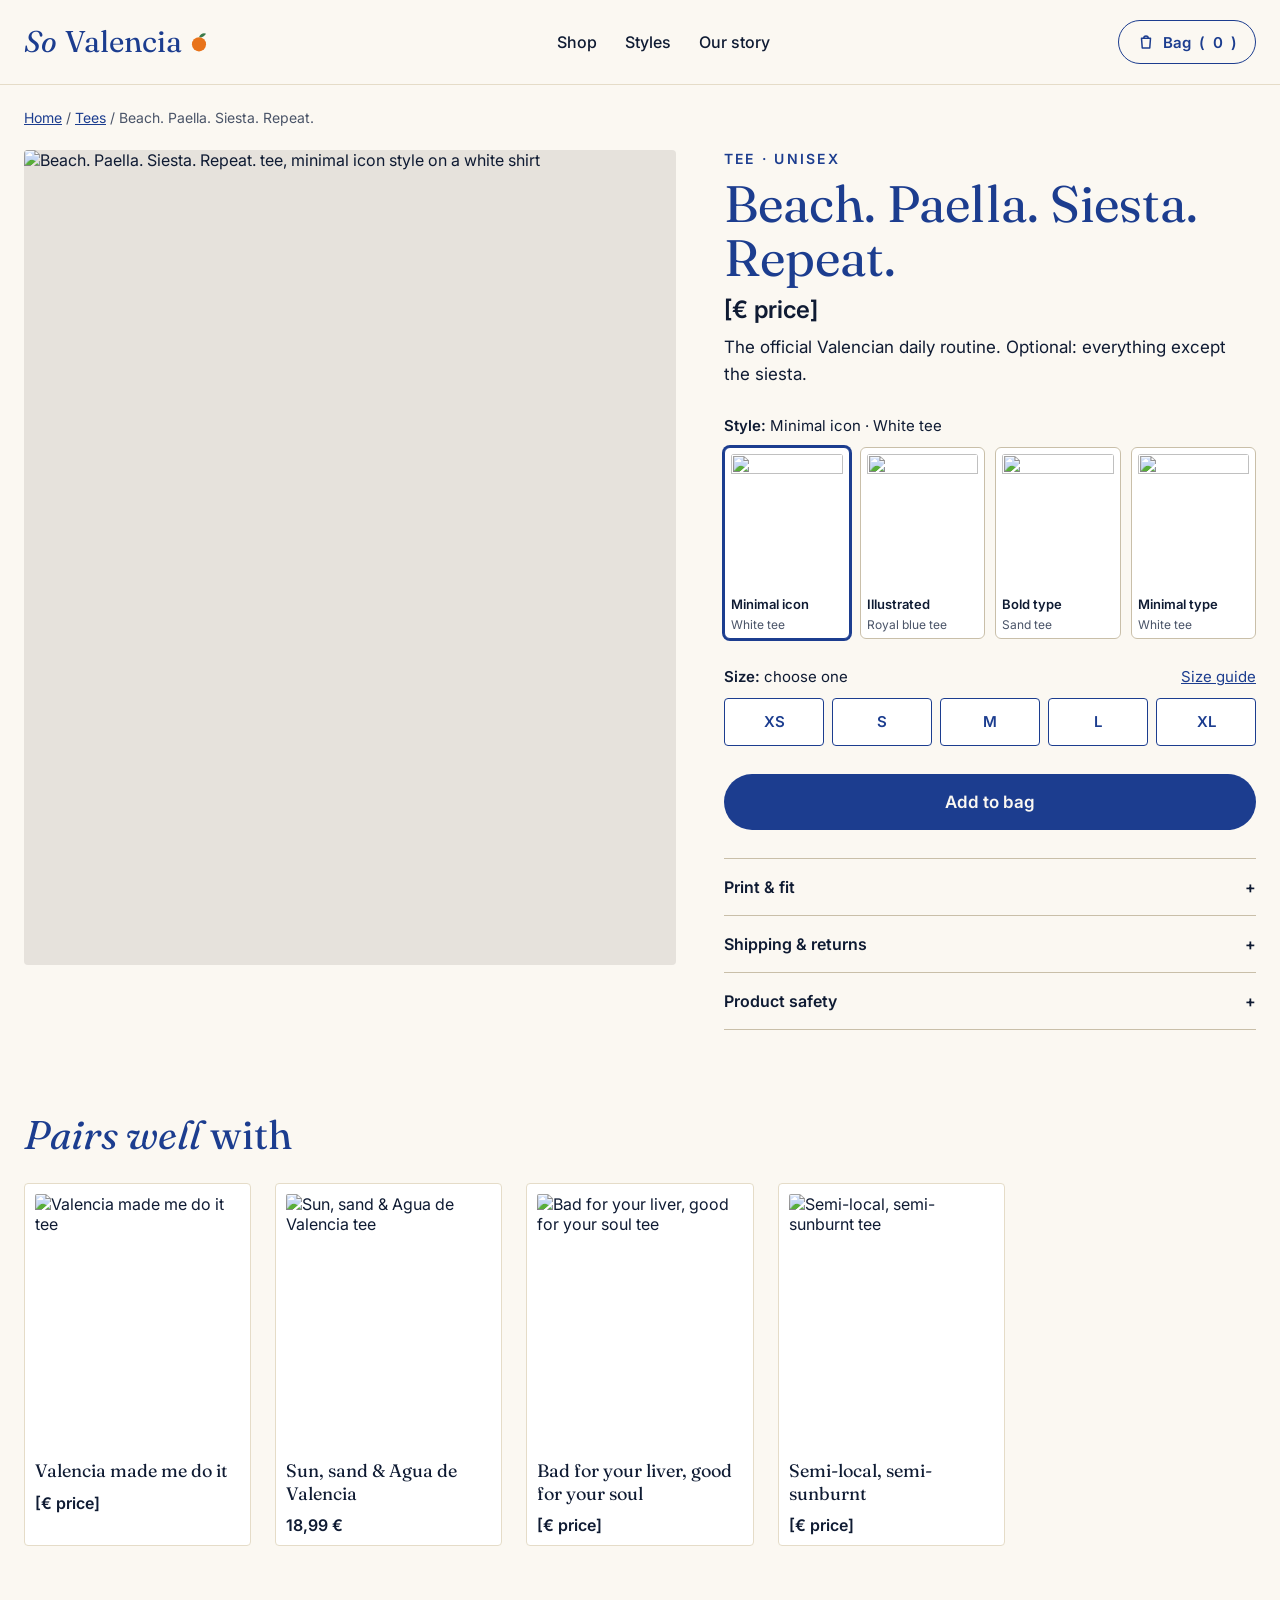
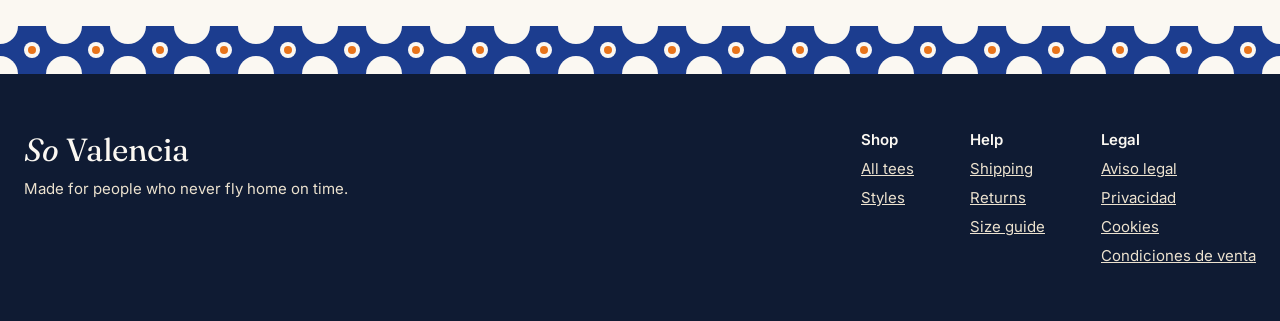
==== commit 461eac16: "Show white tees first; cycle through styles on hover Product cards and pages now open on the white-s" ====
--- a/product.html
+++ b/product.html
@@ -43,7 +43,7 @@
 
 <div class="sv-rise" style="flex:1 1 520px;min-width:0;display:flex;flex-direction:column;gap:16px">
 <div style="position:relative;aspect-ratio:4 / 5;border-radius:4px;overflow:hidden;background:#E6E2DC">
-<img id="main-photo" class="sv-fade" src="https://d2ol7oe51mr4n9.cloudfront.net/user_3Ji8zsCE5BBKitVhbDZRzr4a7lJ/3b012082-69a8-43e4-8551-951f43a9baa4.jpg" alt="Beach. Paella. Siesta. Repeat. tee, illustrated style on a royal blue shirt" width="896" height="1120" style="position:absolute;inset:0;width:100%;height:100%;object-fit:cover">
+<img id="main-photo" class="sv-fade" src="https://d2ol7oe51mr4n9.cloudfront.net/user_3Ji8zsCE5BBKitVhbDZRzr4a7lJ/1559e28b-f665-41d3-a5a5-79a545cbcf38.jpg" alt="Beach. Paella. Siesta. Repeat. tee, minimal icon style on a white shirt" width="896" height="1120" style="position:absolute;inset:0;width:100%;height:100%;object-fit:cover">
 </div>
 </div>
 
@@ -56,8 +56,8 @@
 </div>
 
 <div style="display:flex;flex-direction:column;gap:12px">
-<p style="margin:0;font-size:15px;font-weight:600">Style: <span id="style-name" style="font-weight:400">Illustrated · Royal blue tee</span></p>
-<div id="styles" role="group" aria-label="Style" class="style-grid"><button type="button" class="style-btn" data-style="illustrated" aria-pressed="true"><img src="https://d2ol7oe51mr4n9.cloudfront.net/user_3Ji8zsCE5BBKitVhbDZRzr4a7lJ/3b012082-69a8-43e4-8551-951f43a9baa4.jpg" alt="" width="896" height="1120" loading="lazy"><span class="style-name">Illustrated</span><span class="style-shirt">Royal blue tee</span></button><button type="button" class="style-btn" data-style="type-bold" aria-pressed="false"><img src="https://d2ol7oe51mr4n9.cloudfront.net/user_3Ji8zsCE5BBKitVhbDZRzr4a7lJ/ed332250-9a9c-4cd6-b417-ca7d18d972b5.jpg" alt="" width="896" height="1120" loading="lazy"><span class="style-name">Bold type</span><span class="style-shirt">Sand tee</span></button><button type="button" class="style-btn" data-style="icon-minimal" aria-pressed="false"><img src="https://d2ol7oe51mr4n9.cloudfront.net/user_3Ji8zsCE5BBKitVhbDZRzr4a7lJ/1559e28b-f665-41d3-a5a5-79a545cbcf38.jpg" alt="" width="896" height="1120" loading="lazy"><span class="style-name">Minimal icon</span><span class="style-shirt">White tee</span></button><button type="button" class="style-btn" data-style="type-minimal" aria-pressed="false"><img src="https://d2ol7oe51mr4n9.cloudfront.net/user_3Ji8zsCE5BBKitVhbDZRzr4a7lJ/50d607b2-d9c8-44c4-a0e8-d5d58bd14241.jpg" alt="" width="896" height="1120" loading="lazy"><span class="style-name">Minimal type</span><span class="style-shirt">White tee</span></button></div>
+<p style="margin:0;font-size:15px;font-weight:600">Style: <span id="style-name" style="font-weight:400">Minimal icon · White tee</span></p>
+<div id="styles" role="group" aria-label="Style" class="style-grid"><button type="button" class="style-btn" data-style="icon-minimal" aria-pressed="true"><img src="https://d2ol7oe51mr4n9.cloudfront.net/user_3Ji8zsCE5BBKitVhbDZRzr4a7lJ/1559e28b-f665-41d3-a5a5-79a545cbcf38.jpg" alt="" width="896" height="1120" loading="lazy"><span class="style-name">Minimal icon</span><span class="style-shirt">White tee</span></button><button type="button" class="style-btn" data-style="illustrated" aria-pressed="false"><img src="https://d2ol7oe51mr4n9.cloudfront.net/user_3Ji8zsCE5BBKitVhbDZRzr4a7lJ/3b012082-69a8-43e4-8551-951f43a9baa4.jpg" alt="" width="896" height="1120" loading="lazy"><span class="style-name">Illustrated</span><span class="style-shirt">Royal blue tee</span></button><button type="button" class="style-btn" data-style="type-bold" aria-pressed="false"><img src="https://d2ol7oe51mr4n9.cloudfront.net/user_3Ji8zsCE5BBKitVhbDZRzr4a7lJ/ed332250-9a9c-4cd6-b417-ca7d18d972b5.jpg" alt="" width="896" height="1120" loading="lazy"><span class="style-name">Bold type</span><span class="style-shirt">Sand tee</span></button><button type="button" class="style-btn" data-style="type-minimal" aria-pressed="false"><img src="https://d2ol7oe51mr4n9.cloudfront.net/user_3Ji8zsCE5BBKitVhbDZRzr4a7lJ/50d607b2-d9c8-44c4-a0e8-d5d58bd14241.jpg" alt="" width="896" height="1120" loading="lazy"><span class="style-name">Minimal type</span><span class="style-shirt">White tee</span></button></div>
 </div>
 
 <div id="size-block" style="display:flex;flex-direction:column;gap:12px">
--- a/css/style.css
+++ b/css/style.css
@@ -91,8 +91,8 @@
 .hidden{display:none!important}
 
 /* ---------- Product photos ---------- */
-.photo-swap .swap-2{opacity:0;transition:opacity .35s ease}
-@media (hover:hover){.card-photo:hover .photo-swap .swap-2{opacity:1}}
+.photo-swap img.cyc{position:absolute;inset:0;width:100%;height:100%;object-fit:cover;opacity:0;transition:opacity .25s ease}
+.photo-swap img.cyc.on{opacity:1}
 .style-grid{display:grid;grid-template-columns:repeat(4,minmax(0,1fr));gap:10px}
 .style-btn{display:flex;flex-direction:column;gap:4px;padding:6px;border:1px solid #C9BFA9;border-radius:6px;background:#FFFFFF;cursor:pointer;text-align:left;font:inherit;color:#0F1B33;transition:border-color .2s ease,box-shadow .2s ease}
 .style-btn img{display:block;width:100%;height:auto;aspect-ratio:4 / 5;object-fit:cover;border-radius:3px}
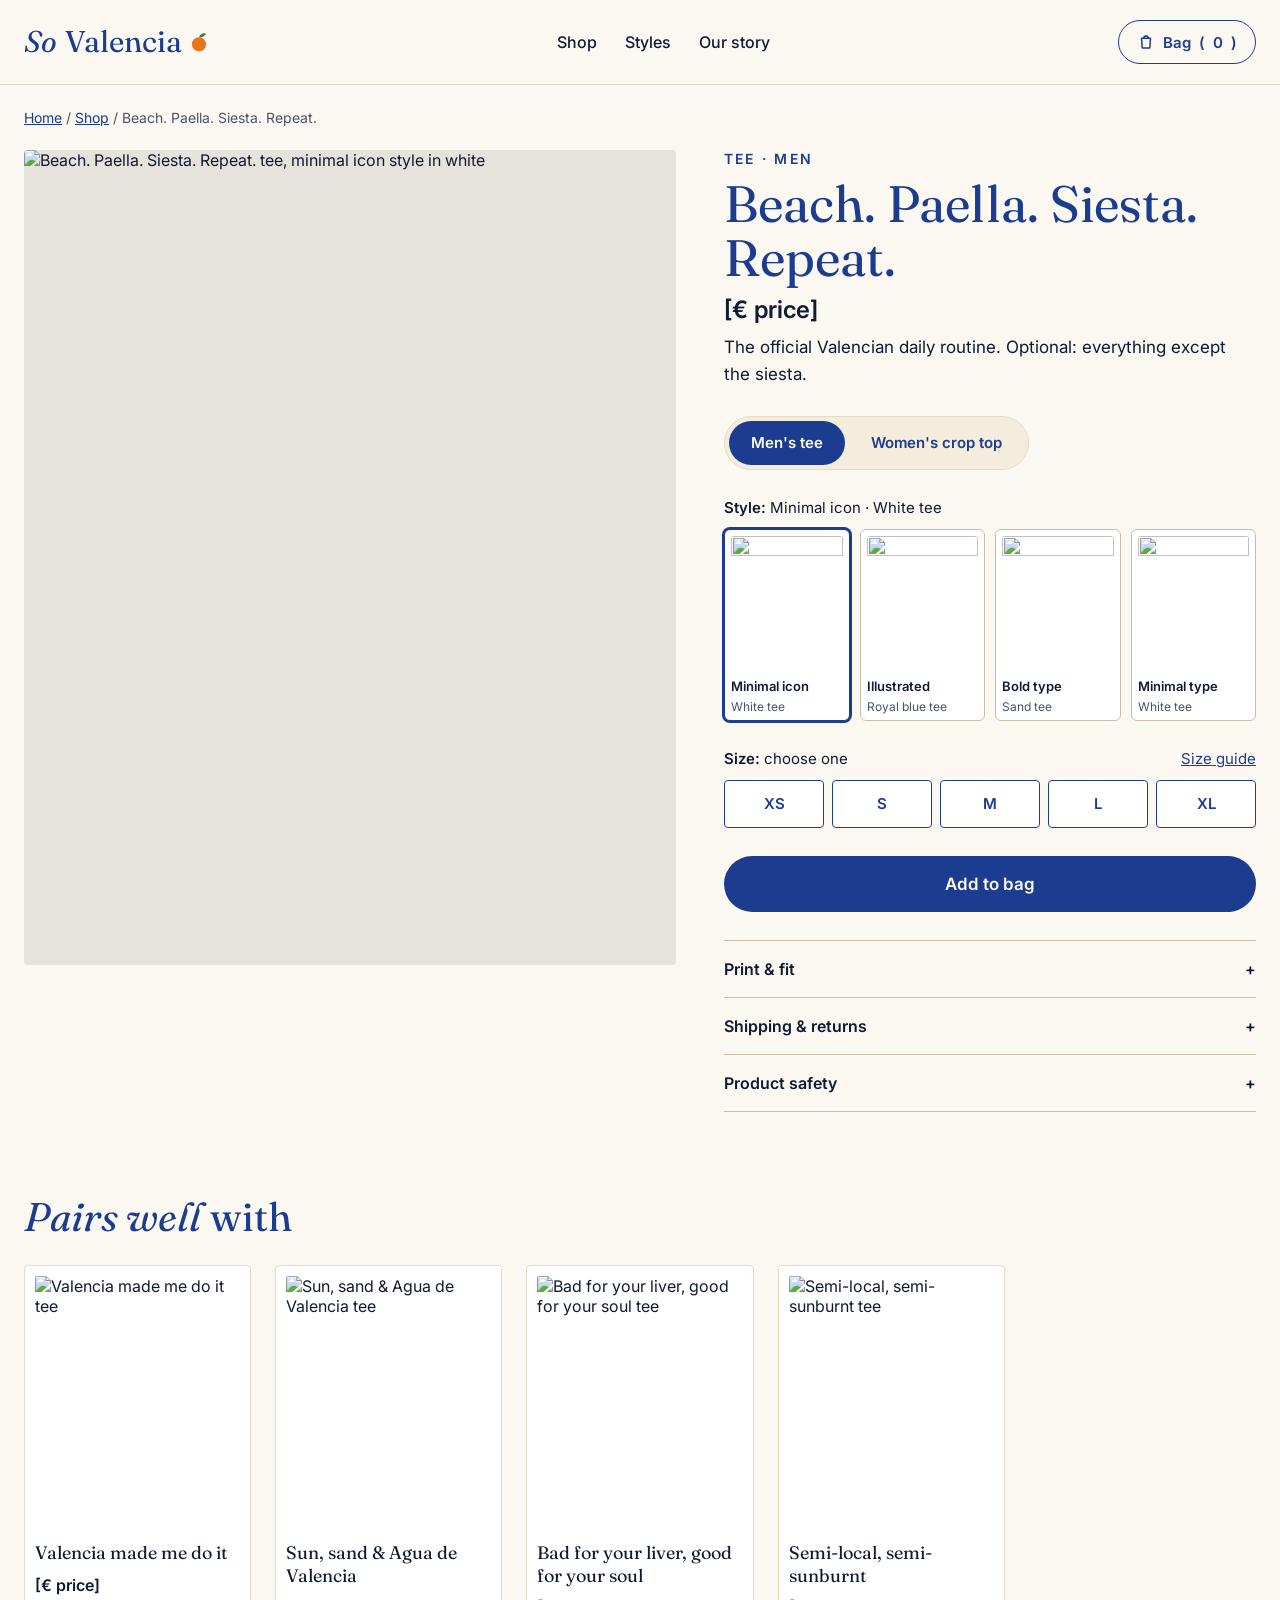
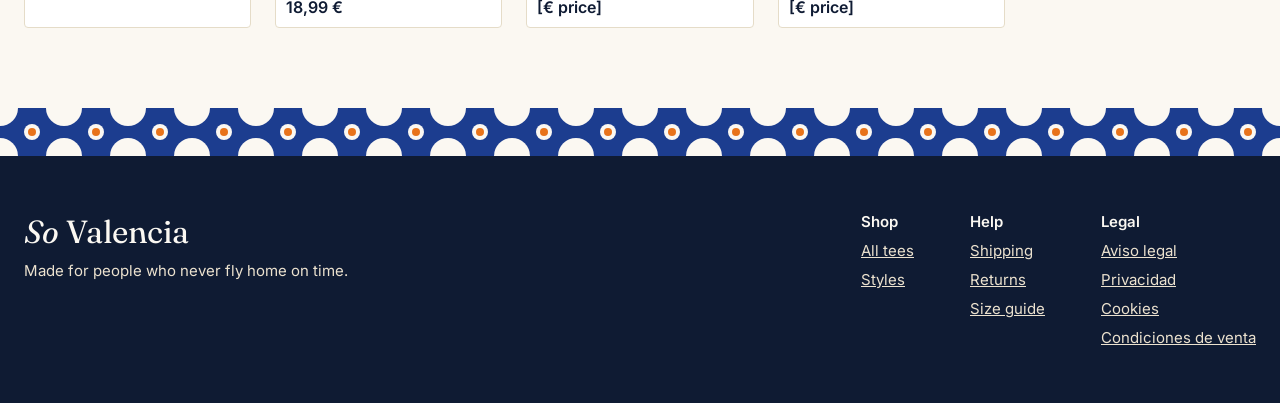
==== commit 95e341f4: "Add women's crop tops and a Men/Women switch - Every product now has fits.men (tee, XS-XL) and fits." ====
--- a/product.html
+++ b/product.html
@@ -15,6 +15,7 @@
 <link rel="preconnect" href="https://fonts.gstatic.com" crossorigin>
 <link href="https://fonts.googleapis.com/css2?family=Fraunces:ital,opsz,wght@0,9..144,400;0,9..144,600;1,9..144,400&family=Inter:wght@400;500;600&display=swap" rel="stylesheet">
 <link rel="stylesheet" href="css/style.css">
+<script>try{var f=new URLSearchParams(location.search).get('fit')||localStorage.getItem('sv-fit');if(f==='women'){document.documentElement.setAttribute('data-fit','women');localStorage.setItem('sv-fit','women')}else if(f==='men'){localStorage.setItem('sv-fit','men')}}catch(e){}</script>
 </head>
 <body>
 <a href="#main" class="sr-only">Skip to content</a>
@@ -37,7 +38,7 @@
 </button>
 </header>
 <main id="main" style="max-width:1280px;margin:0 auto;padding:24px 24px 80px;display:flex;flex-direction:column;gap:24px;border-top:1px solid #E5DCC8">
-<p style="margin:0;font-size:14px;color:#4A5468"><a href="index.html">Home</a> / <a href="index.html#shop">Tees</a> / <span id="crumb-name">Beach. Paella. Siesta. Repeat.</span></p>
+<p style="margin:0;font-size:14px;color:#4A5468"><a href="index.html">Home</a> / <a href="index.html#shop">Shop</a> / <span id="crumb-name">Beach. Paella. Siesta. Repeat.</span></p>
 
 <div style="display:flex;flex-wrap:wrap;gap:48px;align-items:flex-start">
 
@@ -49,11 +50,13 @@
 
 <div class="sv-rise sv-d1" style="flex:1 1 400px;min-width:0;display:flex;flex-direction:column;gap:28px">
 <div style="display:flex;flex-direction:column;gap:10px">
-<p style="margin:0;font-size:14px;letter-spacing:0.16em;font-weight:600;color:#1C3D8F">TEE · UNISEX</p>
+<p id="p-kicker" style="margin:0;font-size:14px;letter-spacing:0.16em;font-weight:600;color:#1C3D8F">TEE · MEN</p>
 <h1 id="p-title" class="serif" style="margin:0;font-weight:400;font-size:clamp(34px,4vw,54px);line-height:1.05;color:#1C3D8F">Beach. Paella. Siesta. Repeat.</h1>
 <p id="p-price" style="margin:0;font-size:24px;font-weight:600">[€ price]</p>
 <p id="p-desc" style="margin:0;font-size:17px;line-height:1.6">The official Valencian daily routine. Optional: everything except the siesta.</p>
 </div>
+
+<div class="fit-toggle" role="group" aria-label="Fit"><button type="button" data-fit="men" aria-pressed="true">Men's tee</button><button type="button" data-fit="women" aria-pressed="false">Women's crop top</button></div>
 
 <div style="display:flex;flex-direction:column;gap:12px">
 <p style="margin:0;font-size:15px;font-weight:600">Style: <span id="style-name" style="font-weight:400">Minimal icon · White tee</span></p>
@@ -65,7 +68,7 @@
 <p style="margin:0;font-size:15px;font-weight:600">Size: <span id="size-name" style="font-weight:400">choose one</span></p>
 <a href="#" style="font-size:15px">Size guide</a>
 </div>
-<div role="group" aria-label="Size" style="display:grid;grid-template-columns:repeat(5,minmax(0,1fr));gap:8px"><button type="button" class="size-btn" data-size="XS" aria-pressed="false">XS</button><button type="button" class="size-btn" data-size="S" aria-pressed="false">S</button><button type="button" class="size-btn" data-size="M" aria-pressed="false">M</button><button type="button" class="size-btn" data-size="L" aria-pressed="false">L</button><button type="button" class="size-btn" data-size="XL" aria-pressed="false">XL</button></div>
+<div id="sizes" role="group" aria-label="Size" style="display:grid;grid-template-columns:repeat(5,minmax(0,1fr));gap:8px"><button type="button" class="size-btn" data-size="XS" aria-pressed="false">XS</button><button type="button" class="size-btn" data-size="S" aria-pressed="false">S</button><button type="button" class="size-btn" data-size="M" aria-pressed="false">M</button><button type="button" class="size-btn" data-size="L" aria-pressed="false">L</button><button type="button" class="size-btn" data-size="XL" aria-pressed="false">XL</button></div>
 <p id="size-err" role="alert" class="hidden" style="margin:0;font-size:15px;color:#B3261E">Pick a size first.</p>
 </div>
 
@@ -74,7 +77,7 @@
 <div style="border-top:1px solid #C9BFA9">
 <details style="border-bottom:1px solid #C9BFA9;padding:18px 0">
 <summary>Print &amp; fit <span class="plus" aria-hidden="true">+</span></summary>
-<p style="margin:12px 0 0;font-size:16px;line-height:1.6">DTF print, soft and flexible, made to survive many washes. Regular unisex fit, true to size. [Fabric and weight: confirm with your supplier.]</p>
+<p style="margin:12px 0 0;font-size:16px;line-height:1.6">DTF print, soft and flexible, made to survive many washes. <span id="fit-note">Regular fit, true to size.</span> [Fabric and weight: confirm with your supplier.]</p>
 </details>
 <details style="border-bottom:1px solid #C9BFA9;padding:18px 0">
 <summary>Shipping &amp; returns <span class="plus" aria-hidden="true">+</span></summary>
--- a/css/style.css
+++ b/css/style.css
@@ -100,3 +100,11 @@
 .style-btn .style-shirt{font-size:12px;color:#4A5468}
 .style-btn[aria-pressed="true"]{border-color:#1C3D8F;box-shadow:0 0 0 2px #1C3D8F}
 @media (max-width:420px){.style-grid{grid-template-columns:repeat(2,minmax(0,1fr))}}
+/* Men / Women switch */
+html[data-fit="women"] .fit-men{display:none!important}
+html:not([data-fit="women"]) .fit-women{display:none!important}
+.fit-stack{position:absolute;inset:0}
+.fit-toggle{display:inline-flex;align-self:flex-start;padding:4px;gap:4px;border-radius:999px;background:#F4ECDC;border:1px solid #E5DCC8}
+.fit-toggle button{min-height:44px;padding:0 22px;border:0;border-radius:999px;background:transparent;color:#1C3D8F;font:600 15px Inter,sans-serif;cursor:pointer;transition:background-color .2s ease,color .2s ease}
+.fit-toggle button[aria-pressed="true"]{background:#1C3D8F;color:#FBF8F2}
+.fit-toggle button:focus-visible{outline:2px solid #E8731A;outline-offset:2px}
